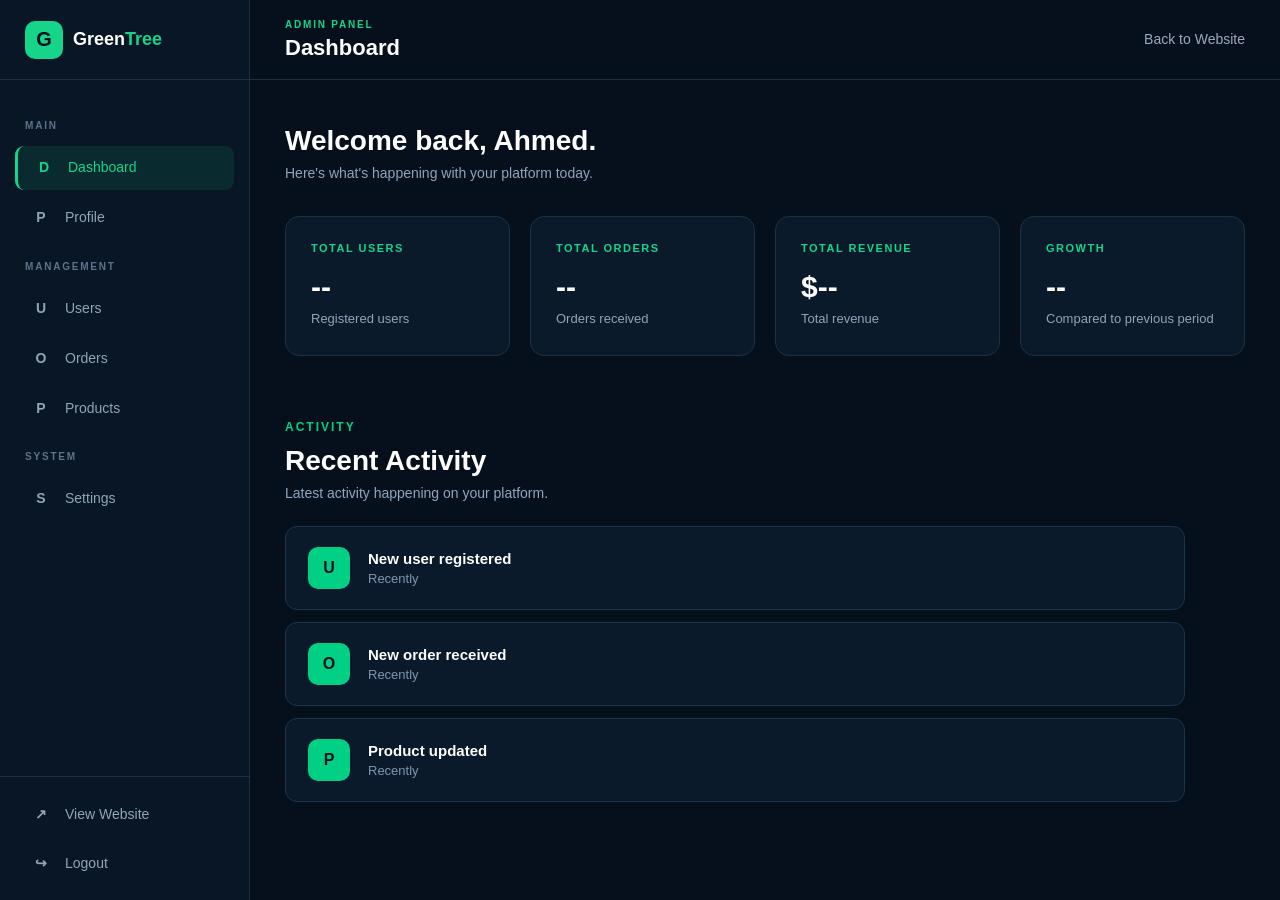
==== frontend/dashboard/dashboard.html @ 6776292d "Update GreenTree dashboard and backend" ====
<!DOCTYPE html>
<html lang="en">

<head>

    <meta charset="UTF-8">

    <meta name="viewport"
          content="width=device-width, initial-scale=1.0">

    <title>GreenTree | Admin Dashboard</title>

    <link rel="stylesheet"
          href="../css/normalize.css">

    <link rel="stylesheet"
          href="../css/dashboard.css">

</head>


<body>

<div class="dashboard-layout">


    <!-- ==================================================
         SIDEBAR
    ================================================== -->

    <aside class="sidebar">

        <a href="dashboard.html" class="sidebar-logo">

            <span class="logo-mark">
                G
            </span>

            <span class="logo-text">
                Green<span>Tree</span>
            </span>

        </a>


        <nav class="sidebar-nav">


            <!-- MAIN -->

            <div class="sidebar-title">
                MAIN
            </div>


            <a href="dashboard.html"
               class="sidebar-link active">

                <span class="sidebar-icon">
                    D
                </span>

                <span>
                    Dashboard
                </span>

            </a>


            <a href="profile.html"
               class="sidebar-link">

                <span class="sidebar-icon">
                    P
                </span>

                <span>
                    Profile
                </span>

            </a>


            <!-- MANAGEMENT -->

            <div class="sidebar-title">
                MANAGEMENT
            </div>


            <a href="users/users.html"
               class="sidebar-link">

                <span class="sidebar-icon">
                    U
                </span>

                <span>
                    Users
                </span>

            </a>


            <a href="orders/orders.html"
               class="sidebar-link">

                <span class="sidebar-icon">
                    O
                </span>

                <span>
                    Orders
                </span>

            </a>


            <a href="products/products.html"
               class="sidebar-link">

                <span class="sidebar-icon">
                    P
                </span>

                <span>
                    Products
                </span>

            </a>


            <!-- SYSTEM -->

            <div class="sidebar-title">
                SYSTEM
            </div>


            <a href="settings/settings.html"
               class="sidebar-link">

                <span class="sidebar-icon">
                    S
                </span>

                <span>
                    Settings
                </span>

            </a>

        </nav>


        <!-- SIDEBAR BOTTOM -->

        <div class="sidebar-bottom">

            <a href="../../index.html"
               class="sidebar-link website-link">

                <span class="sidebar-icon">
                    ↗
                </span>

                <span>
                    View Website
                </span>

            </a>


            <button
                type="button"
                class="sidebar-link logout-btn"
                onclick="logout()">

                <span class="sidebar-icon">
                    ↪
                </span>

                <span>
                    Logout
                </span>

            </button>

        </div>

    </aside>



    <!-- SIDEBAR OVERLAY -->

    <div
        class="sidebar-overlay"
        id="sidebarOverlay">
    </div>



    <!-- ==================================================
         MAIN
    ================================================== -->

    <main class="dashboard-main">


        <!-- TOPBAR -->

        <header class="dashboard-topbar">


            <div class="topbar-left">

                <button
                    type="button"
                    class="menu-btn"
                    id="menuBtn">

                    <span></span>
                    <span></span>
                    <span></span>

                </button>


                <div>

                    <span class="topbar-label">
                        ADMIN PANEL
                    </span>

                    <h1>
                        Dashboard
                    </h1>

                </div>

            </div>


            <a
                href="../../index.html"
                class="back-home">

                Back to Website

            </a>

        </header>



        <!-- ==================================================
             DASHBOARD CONTENT
        ================================================== -->

        <section class="dashboard">


            <!-- INTRO -->

            <div class="dashboard-intro">

                <h2 id="welcomeMessage">
                    Welcome back, Ahmed.
                </h2>

                <p>
                    Here's what's happening with your platform today.
                </p>

            </div>



            <!-- ==================================================
                 STATISTICS
            ================================================== -->

            <div class="stats-grid">


                <!-- USERS -->

                <div class="stat-card">

                    <span class="stat-label">
                        TOTAL USERS
                    </span>

                    <strong id="totalUsers">
                        0
                    </strong>

                    <span class="stat-description">
                        Registered users
                    </span>

                </div>



                <!-- ORDERS -->

                <div class="stat-card">

                    <span class="stat-label">
                        TOTAL ORDERS
                    </span>

                    <strong id="totalOrders">
                        0
                    </strong>

                    <span class="stat-description">
                        Orders received
                    </span>

                </div>



                <!-- REVENUE -->

                <div class="stat-card">

                    <span class="stat-label">
                        TOTAL REVENUE
                    </span>

                    <strong id="totalRevenue">
                        $0.00
                    </strong>

                    <span class="stat-description">
                        Total revenue
                    </span>

                </div>



                <!-- GROWTH -->

                <div class="stat-card">

                    <span class="stat-label">
                        GROWTH
                    </span>

                    <strong id="growth">
                        +12.5%
                    </strong>

                    <span class="stat-description">
                        Compared to previous period
                    </span>

                </div>

            </div>



            <!-- ==================================================
                 RECENT ACTIVITY
            ================================================== -->

            <section class="dashboard-section">


                <div class="section-heading">

                    <span class="section-label">
                        ACTIVITY
                    </span>

                    <h2>
                        Recent Activity
                    </h2>

                    <p>
                        Latest activity happening on your platform.
                    </p>

                </div>



                <div class="activity-list"
                     id="activityList">


                    <div class="activity-item">

                        <div class="activity-icon">
                            U
                        </div>

                        <div class="activity-content">

                            <p class="activity-message">
                                New user registered
                            </p>

                            <p class="activity-time">
                                Recently
                            </p>

                        </div>

                    </div>


                    <div class="activity-item">

                        <div class="activity-icon">
                            O
                        </div>

                        <div class="activity-content">

                            <p class="activity-message">
                                New order received
                            </p>

                            <p class="activity-time">
                                Recently
                            </p>

                        </div>

                    </div>


                    <div class="activity-item">

                        <div class="activity-icon">
                            P
                        </div>

                        <div class="activity-content">

                            <p class="activity-message">
                                Product updated
                            </p>

                            <p class="activity-time">
                                Recently
                            </p>

                        </div>

                    </div>


                </div>

            </section>


        </section>

    </main>

</div>



<!-- JAVASCRIPT -->

<script src="dashboard.js"></script>

</body>

</html>
---- frontend/css/dashboard.css ----
/* ==================================================
   DASHBOARD
================================================== */


/* ================= GLOBAL ================= */

* {
    box-sizing: border-box;
}


body {

    margin: 0;

    background: #06101d;

    color: #ffffff;

    font-family: Arial, sans-serif;

}


/* ================= LAYOUT ================= */

.dashboard-layout {

    min-height: 100vh;

    display: flex;

}


/* ================= SIDEBAR ================= */

.sidebar {

    width: 250px;

    min-height: 100vh;

    position: fixed;

    top: 0;

    left: 0;

    display: flex;

    flex-direction: column;

    background: #081625;

    border-right: 1px solid #1c3045;

    z-index: 1000;

}


/* ================= LOGO ================= */

.sidebar-logo {

    height: 80px;

    padding: 0 25px;

    display: flex;

    align-items: center;

    gap: 10px;

    color: #ffffff;

    text-decoration: none;

    font-weight: 700;

    border-bottom: 1px solid #1c3045;

}


.logo-mark {

    width: 38px;

    height: 38px;

    display: flex;

    align-items: center;

    justify-content: center;

    background: #16d48a;

    color: #06101d;

    border-radius: 10px;

    font-size: 20px;

    font-weight: 800;

}


.logo-text {

    font-size: 18px;

}


.logo-text span {

    color: #16d48a;

}


/* ================= NAV ================= */

.sidebar-nav {

    padding: 25px 15px;

    display: flex;

    flex-direction: column;

    gap: 6px;

}


.sidebar-title {

    margin: 15px 10px 8px;

    color: #5e738a;

    font-size: 10px;

    font-weight: 700;

    letter-spacing: 1.8px;

}


.sidebar-link {

    width: 100%;

    min-height: 44px;

    padding: 0 14px;

    display: flex;

    align-items: center;

    gap: 12px;

    border: none;

    border-radius: 9px;

    background: transparent;

    color: #91a5b9;

    text-decoration: none;

    font-family: inherit;

    font-size: 14px;

    cursor: pointer;

    transition: 0.2s ease;

}


.sidebar-link:hover {

    background: #0d2032;

    color: #ffffff;

}


.sidebar-link.active {

    background: rgba(22, 212, 138, 0.1);

    color: #16d48a;

    border-left: 3px solid #16d48a;

}


.sidebar-icon {

    width: 24px;

    display: flex;

    justify-content: center;

    align-items: center;

    color: inherit;

    font-weight: 700;

}


/* ================= SIDEBAR BOTTOM ================= */

.sidebar-bottom {

    margin-top: auto;

    padding: 15px;

    border-top: 1px solid #1c3045;

}


.website-link {

    margin-bottom: 5px;

}


.logout-btn {

    text-align: left;

}


/* ================= MAIN ================= */

.dashboard-main {

    width: calc(100% - 250px);

    margin-left: 250px;

    min-height: 100vh;

}


/* ================= TOPBAR ================= */

.dashboard-topbar {

    min-height: 80px;

    padding: 0 35px;

    display: flex;

    align-items: center;

    justify-content: space-between;

    border-bottom: 1px solid #1c3045;

    background: #06101d;

}


.topbar-left {

    display: flex;

    align-items: center;

    gap: 15px;

}


.topbar-label {

    display: block;

    margin-bottom: 4px;

    color: #16d48a;

    font-size: 10px;

    font-weight: 700;

    letter-spacing: 1.8px;

}


.topbar-left h1 {

    margin: 0;

    color: #ffffff;

    font-size: 22px;

}


.back-home {

    color: #9aaabd;

    text-decoration: none;

    font-size: 14px;

    transition: 0.2s ease;

}


.back-home:hover {

    color: #16d48a;

}


/* ================= MENU ================= */

.menu-btn {

    display: none;

    width: 42px;

    height: 42px;

    padding: 9px;

    border: 1px solid #1c3045;

    border-radius: 8px;

    background: #0b1a2b;

    cursor: pointer;

}


.menu-btn span {

    display: block;

    width: 100%;

    height: 2px;

    margin: 5px 0;

    background: #16d48a;

}


/* ================= DASHBOARD ================= */

.dashboard {

    max-width: 1400px;

    margin: 0 auto;

    padding: 45px 35px 70px;

}


.dashboard-intro {

    margin-bottom: 35px;

}


.dashboard-intro h2 {

    margin: 0 0 8px;

    color: #ffffff;

    font-size: 28px;

}


.dashboard-intro p {

    margin: 0;

    color: #8fa4ba;

    font-size: 14px;

}


/* ================= STATS ================= */

.stats-grid {

    display: grid;

    grid-template-columns: repeat(4, 1fr);

    gap: 20px;

}


.stat-card {

    min-height: 140px;

    padding: 25px;

    display: flex;

    flex-direction: column;

    background: #0b1a2b;

    border: 1px solid #1c3045;

    border-radius: 14px;

    transition: 0.2s ease;

}


.stat-card:hover {

    border-color: #16d48a;

    transform: translateY(-2px);

}


.stat-label {

    color: #16d48a;

    font-size: 11px;

    font-weight: 700;

    letter-spacing: 1.5px;

}


.stat-card strong {

    margin-top: 15px;

    color: #ffffff;

    font-size: 30px;

}


.stat-description {

    margin-top: 8px;

    color: #8fa4ba;

    font-size: 13px;

}


/* ================= SECTIONS ================= */

.dashboard-section {

    margin-top: 65px;

    padding-bottom: 20px;

}


.section-heading {

    margin-bottom: 25px;

}


.section-label {

    display: block;

    margin-bottom: 10px;

    color: #00d084;

    font-size: 12px;

    font-weight: 700;

    letter-spacing: 2px;

}


.section-heading h2 {

    margin: 0 0 8px;

    color: #ffffff;

    font-size: 28px;

}


.section-heading p {

    margin: 0;

    color: #8fa6c1;

    font-size: 14px;

}


/* ================= ACTIVITY ================= */

.activity-list {

    max-width: 900px;

    display: flex;

    flex-direction: column;

    gap: 12px;

}


.activity-item {

    padding: 20px 22px;

    display: flex;

    align-items: center;

    gap: 18px;

    background: #0b1a2b;

    border: 1px solid #1b344d;

    border-radius: 12px;

    transition: 0.2s ease;

}


.activity-item:hover {

    border-color: #00d084;

    transform: translateY(-2px);

}


.activity-icon {

    width: 42px;

    height: 42px;

    flex-shrink: 0;

    display: flex;

    align-items: center;

    justify-content: center;

    background: #00d084;

    color: #06111f;

    border-radius: 10px;

    font-weight: 700;

}


.activity-content {

    flex: 1;

}


.activity-message {

    margin: 0 0 5px;

    color: #ffffff;

    font-size: 15px;

    font-weight: 600;

}


.activity-time {

    margin: 0;

    color: #7f96b0;

    font-size: 13px;

}


/* ================= OVERLAY ================= */

.sidebar-overlay {

    display: none;

    position: fixed;

    inset: 0;

    background: rgba(0, 0, 0, 0.55);

    z-index: 900;

}


/* ================= RESPONSIVE ================= */

@media (max-width: 1100px) {

    .stats-grid {

        grid-template-columns: repeat(2, 1fr);

    }

}


@media (max-width: 800px) {

    .sidebar {

        transform: translateX(-100%);

        transition: transform 0.25s ease;

    }


    .sidebar.open {

        transform: translateX(0);

    }


    .dashboard-main {

        width: 100%;

        margin-left: 0;

    }


    .menu-btn {

        display: block;

    }


    .sidebar-overlay.show {

        display: block;

    }


    .dashboard-topbar {

        padding: 0 20px;

    }


    .back-home {

        display: none;

    }


    .dashboard {

        padding: 35px 20px 60px;

    }

}


@media (max-width: 600px) {

    .stats-grid {

        grid-template-columns: 1fr;

    }


    .dashboard-intro h2 {

        font-size: 24px;

    }


    .section-heading h2 {

        font-size: 24px;

    }


    .activity-item {

        padding: 16px;

    }

}
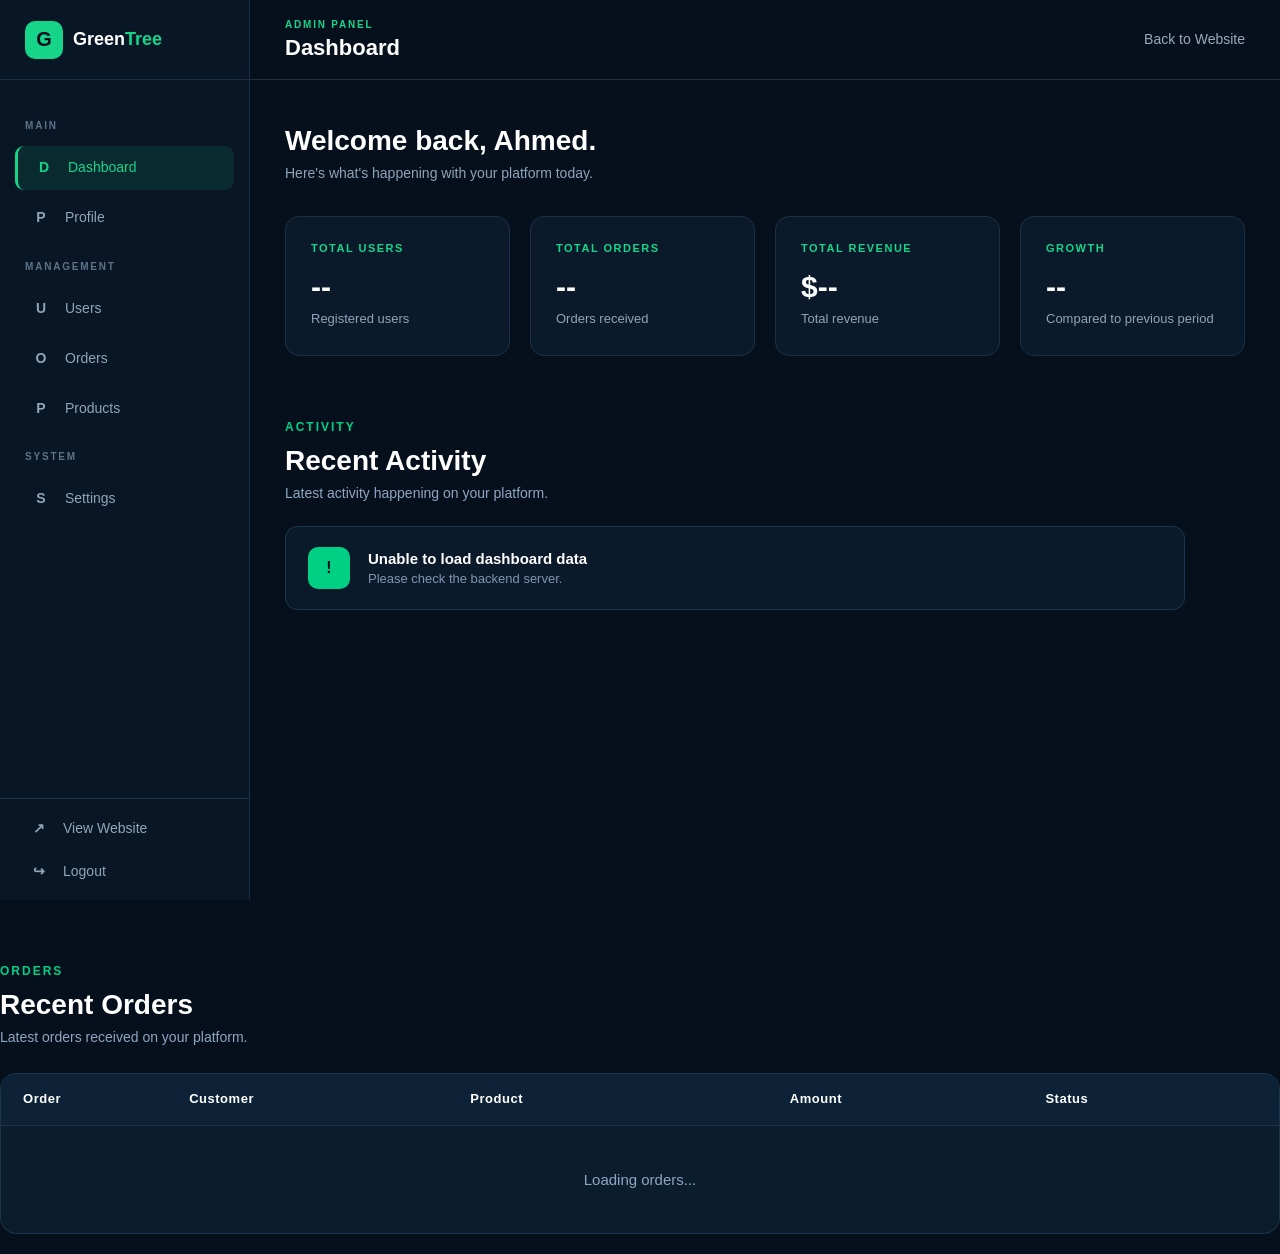
==== commit f6418a14: "Update GreenTree dashboard UI" ====
--- a/frontend/dashboard/dashboard.html
+++ b/frontend/dashboard/dashboard.html
@@ -218,7 +218,8 @@
                 <button
                     type="button"
                     class="menu-btn"
-                    id="menuBtn">
+                    id="menuBtn"
+                    aria-label="Open menu">
 
                     <span></span>
                     <span></span>
@@ -292,8 +293,8 @@
                         TOTAL USERS
                     </span>
 
-                    <strong id="totalUsers">
-                        0
+                    <strong id="totalUsers" aria-live="polite">
+                        --
                     </strong>
 
                     <span class="stat-description">
@@ -312,8 +313,8 @@
                         TOTAL ORDERS
                     </span>
 
-                    <strong id="totalOrders">
-                        0
+                    <strong id="totalOrders" aria-live="polite">
+                        --
                     </strong>
 
                     <span class="stat-description">
@@ -332,8 +333,8 @@
                         TOTAL REVENUE
                     </span>
 
-                    <strong id="totalRevenue">
-                        $0.00
+                    <strong id="totalRevenue" aria-live="polite">
+                        $--
                     </strong>
 
                     <span class="stat-description">
@@ -352,8 +353,8 @@
                         GROWTH
                     </span>
 
-                    <strong id="growth">
-                        +12.5%
+                    <strong id="growth" aria-live="polite">
+                        --
                     </strong>
 
                     <span class="stat-description">
@@ -397,72 +398,105 @@
 
                     <div class="activity-item">
 
-                        <div class="activity-icon">
-                            U
+                        <div class="activity-content">
+
+                            <p class="activity-message">
+                                Loading activity...
+                            </p>
+
+                            <p class="activity-time">
+                                Please wait
+                            </p>
+
                         </div>
 
-                        <div class="activity-content">
-
-                            <p class="activity-message">
-                                New user registered
-                            </p>
-
-                            <p class="activity-time">
-                                Recently
-                            </p>
-
-                        </div>
-
                     </div>
 
 
-                    <div class="activity-item">
-
-                        <div class="activity-icon">
-                            O
-                        </div>
-
-                        <div class="activity-content">
-
-                            <p class="activity-message">
-                                New order received
-                            </p>
-
-                            <p class="activity-time">
-                                Recently
-                            </p>
-
-                        </div>
-
                     </div>
 
 
-                    <div class="activity-item">
-
-                        <div class="activity-icon">
-                            P
-                        </div>
-
-                        <div class="activity-content">
-
-                            <p class="activity-message">
-                                Product updated
-                            </p>
-
-                            <p class="activity-time">
-                                Recently
-                            </p>
-
-                        </div>
-
-                    </div>
-
-
                 </div>
 
             </section>
 
 
+
+            <!-- ==================================================
+                 RECENT ORDERS
+            ================================================== -->
+
+            <section class="dashboard-section orders-section">
+
+                <div class="section-heading">
+
+                    <span class="section-label">
+                        ORDERS
+                    </span>
+
+                    <h2>
+                        Recent Orders
+                    </h2>
+
+                    <p>
+                        Latest orders received on your platform.
+                    </p>
+
+                </div>
+
+
+                <div class="orders-table-wrapper">
+
+                    <table class="orders-table">
+
+                        <thead>
+
+                            <tr>
+
+                                <th scope="col">
+                                    Order
+                                </th>
+
+                                <th>
+                                    Customer
+                                </th>
+
+                                <th>
+                                    Product
+                                </th>
+
+                                <th>
+                                    Amount
+                                </th>
+
+                                <th>
+                                    Status
+                                </th>
+
+                            </tr>
+
+                        </thead>
+
+
+                        <tbody id="ordersTableBody">
+
+                            <tr>
+
+                                <td colspan="5">
+                                    Loading orders...
+                                </td>
+
+                            </tr>
+
+                        </tbody>
+
+                    </table>
+
+                </div>
+
+            </section>
+
+
         </section>
 
     </main>
--- a/frontend/css/dashboard.css
+++ b/frontend/css/dashboard.css
@@ -1,3 +1,4 @@
+
 /* ==================================================
    DASHBOARD
 ================================================== */
@@ -680,6 +681,20 @@
 }
 
 
+/* ================= SIDEBAR HEIGHT SAFETY ================= */
+
+.sidebar {
+    height: 100vh;
+    max-height: 100vh;
+    overflow: hidden;
+}
+
+.sidebar-nav {
+    overflow-y: auto;
+    scrollbar-width: thin;
+}
+
+
 /* ================= RESPONSIVE ================= */
 
 @media (max-width: 1100px) {
@@ -786,4 +801,1401 @@
 
     }
 
-}+}
+/* ==================================================
+   RECENT ORDERS TABLE
+   GreenTree Dashboard
+================================================== */
+
+.dashboard-section {
+    width: 100%;
+}
+
+
+/* --------------------------------------------------
+   Orders Table Wrapper
+-------------------------------------------------- */
+
+.orders-table-wrapper {
+    width: 100%;
+    overflow-x: auto;
+    margin-top: 28px;
+
+    background: #0b1c2d;
+
+    border: 1px solid #1d354b;
+    border-radius: 16px;
+
+    scrollbar-width: thin;
+}
+
+
+/* --------------------------------------------------
+   Table
+-------------------------------------------------- */
+
+.orders-table {
+    width: 100%;
+    min-width: 760px;
+
+    border-collapse: separate;
+    border-spacing: 0;
+
+    text-align: left;
+}
+
+
+/* --------------------------------------------------
+   Table Header
+-------------------------------------------------- */
+
+.orders-table thead {
+    background: #0d2236;
+}
+
+
+.orders-table thead th {
+    padding: 18px 22px;
+
+    color: #ffffff;
+
+    font-size: 13px;
+    font-weight: 700;
+
+    letter-spacing: 0.04em;
+
+    border-bottom: 1px solid #1d354b;
+
+    white-space: nowrap;
+}
+
+
+/* --------------------------------------------------
+   Table Body
+-------------------------------------------------- */
+
+.orders-table tbody tr {
+    transition:
+        background-color 0.2s ease,
+        border-color 0.2s ease;
+}
+
+
+.orders-table tbody tr:hover {
+    background: #10273b;
+}
+
+
+.orders-table tbody td {
+    padding: 20px 22px;
+
+    color: #9bb5d0;
+
+    font-size: 15px;
+
+    border-bottom: 1px solid #172f45;
+
+    vertical-align: middle;
+}
+
+
+/* Remove border from last row */
+
+.orders-table tbody tr:last-child td {
+    border-bottom: none;
+}
+
+
+/* --------------------------------------------------
+   Order ID
+-------------------------------------------------- */
+
+.orders-table .order-id {
+    color: #ffffff;
+
+    font-weight: 700;
+
+    white-space: nowrap;
+}
+
+
+/* --------------------------------------------------
+   Customer
+-------------------------------------------------- */
+
+.orders-table .customer-name {
+    color: #ffffff;
+
+    font-weight: 600;
+
+    white-space: nowrap;
+}
+
+
+/* --------------------------------------------------
+   Product
+-------------------------------------------------- */
+
+.orders-table td:nth-child(3) {
+    color: #9bb5d0;
+}
+
+
+/* --------------------------------------------------
+   Amount
+-------------------------------------------------- */
+
+.orders-table .order-amount {
+    color: #ffffff;
+
+    font-weight: 700;
+
+    white-space: nowrap;
+}
+
+
+/* --------------------------------------------------
+   Status
+-------------------------------------------------- */
+
+.order-status {
+    display: inline-flex;
+
+    align-items: center;
+    justify-content: center;
+
+    min-width: 92px;
+
+    padding: 7px 12px;
+
+    border-radius: 999px;
+
+    font-size: 12px;
+    font-weight: 700;
+
+    line-height: 1;
+
+    white-space: nowrap;
+}
+
+
+/* --------------------------------------------------
+   Completed
+-------------------------------------------------- */
+
+.order-status.status-completed {
+    color: #12d99b;
+
+    background: rgba(18, 217, 155, 0.10);
+
+    border: 1px solid rgba(18, 217, 155, 0.30);
+}
+
+
+/* --------------------------------------------------
+   Pending
+-------------------------------------------------- */
+
+.order-status.status-pending {
+    color: #f5c451;
+
+    background: rgba(245, 196, 81, 0.10);
+
+    border: 1px solid rgba(245, 196, 81, 0.30);
+}
+
+
+/* --------------------------------------------------
+   Cancelled
+-------------------------------------------------- */
+
+.order-status.status-cancelled {
+    color: #ff6b6b;
+
+    background: rgba(255, 107, 107, 0.10);
+
+    border: 1px solid rgba(255, 107, 107, 0.30);
+}
+
+
+/* --------------------------------------------------
+   Empty Orders State
+-------------------------------------------------- */
+
+.orders-table tbody td[colspan] {
+    padding: 45px 20px;
+
+    color: #8da8c4;
+
+    text-align: center;
+
+    font-size: 15px;
+}
+
+
+/* ==================================================
+   RECENT ACTIVITY IMPROVEMENTS
+================================================== */
+
+.activity-item {
+    transition:
+        transform 0.2s ease,
+        border-color 0.2s ease,
+        background-color 0.2s ease;
+}
+
+
+.activity-item:hover {
+    transform: translateY(-2px);
+
+    border-color: #12d99b;
+
+    background: #0e2437;
+}
+
+
+/* ==================================================
+   STAT CARD HOVER
+================================================== */
+
+.stat-card {
+    transition:
+        transform 0.2s ease,
+        border-color 0.2s ease,
+        box-shadow 0.2s ease;
+}
+
+
+.stat-card:hover {
+    transform: translateY(-3px);
+
+    border-color: #24445f;
+
+    box-shadow:
+        0 10px 30px rgba(0, 0, 0, 0.18);
+}
+
+
+/* ==================================================
+   FINAL LAYOUT SAFETY
+   Prevent fixed sidebar overlap and table overflow
+================================================== */
+
+.dashboard-main,
+.dashboard,
+.dashboard-section,
+.orders-table-wrapper {
+    min-width: 0;
+    max-width: 100%;
+}
+
+.dashboard-main {
+    box-sizing: border-box;
+    overflow-x: hidden;
+}
+
+.dashboard {
+    box-sizing: border-box;
+}
+
+.dashboard-section {
+    box-sizing: border-box;
+}
+
+.orders-table-wrapper {
+    display: block;
+    width: 100%;
+    max-width: 100%;
+    min-width: 0;
+    overflow-x: auto;
+    overflow-y: hidden;
+    box-sizing: border-box;
+    direction: ltr;
+}
+
+.orders-table {
+    display: table;
+    width: 100%;
+    max-width: none;
+    margin: 0;
+    min-width: 760px;
+    box-sizing: border-box;
+    direction: ltr;
+}
+
+@media (min-width: 901px) {
+    .dashboard {
+        width: 100%;
+        max-width: 1400px;
+        margin-left: auto;
+        margin-right: auto;
+    }
+
+    .orders-table {
+        min-width: 760px;
+    }
+}
+
+/* ==================================================
+   MOBILE TABLE
+================================================== */
+
+
+@media (max-width: 900px) {
+
+    .orders-table-wrapper {
+        border-radius: 12px;
+    }
+
+
+    .orders-table {
+        min-width: 700px;
+    }
+
+
+    .orders-table thead th {
+        padding: 15px 16px;
+
+        font-size: 12px;
+    }
+
+
+    .orders-table tbody td {
+        padding: 16px;
+
+        font-size: 14px;
+    }
+
+}
+
+
+/* ==================================================
+   SMALL MOBILE
+================================================== */
+
+@media (max-width: 600px) {
+
+    .orders-table-wrapper {
+        margin-top: 20px;
+    }
+
+
+    .orders-table {
+        min-width: 650px;
+    }
+
+
+    .orders-table thead th,
+    .orders-table tbody td {
+        padding: 14px 12px;
+    }
+
+
+    .order-status {
+        min-width: 82px;
+
+        padding: 6px 10px;
+
+        font-size: 11px;
+    }
+
+}
+
+/* ================= FINAL SIDEBAR BOTTOM FIX ================= */
+
+/* Keep the entire sidebar inside the visible viewport. */
+.sidebar {
+    height: 100vh;
+    min-height: 0;
+    max-height: 100vh;
+    box-sizing: border-box;
+    overflow: hidden;
+}
+
+/* Navigation can scroll, but the bottom actions stay visible. */
+.sidebar-nav {
+    flex: 1 1 auto;
+    min-height: 0;
+    overflow-y: auto;
+}
+
+/* Keep View Website / Logout inside the viewport. */
+.sidebar-bottom {
+    flex: 0 0 auto;
+    margin-top: 0;
+    padding: 10px 15px;
+    box-sizing: border-box;
+}
+
+/* Make the bottom links compact enough to remain fully visible. */
+.sidebar-bottom a,
+.sidebar-bottom button {
+    min-height: 38px;
+    padding: 8px 12px;
+    box-sizing: border-box;
+}
+
+
+/* ==================================================
+   GREENTREE SIDEBAR — CUSTOM SCROLLBAR DESIGN
+   Keep scrolling, but make it part of the dark UI.
+   ================================================== */
+
+.sidebar {
+    height: 100vh;
+    max-height: 100vh;
+    overflow: hidden;
+}
+
+/* Navigation remains scrollable */
+.sidebar-nav {
+    flex: 1 1 auto;
+    min-height: 0;
+    overflow-y: auto;
+    overflow-x: hidden;
+
+    /* Firefox */
+    scrollbar-width: thin;
+    scrollbar-color: #294157 transparent;
+}
+
+/* Chrome / Edge / Chromium */
+.sidebar-nav::-webkit-scrollbar {
+    width: 6px;
+}
+
+.sidebar-nav::-webkit-scrollbar-track {
+    background: transparent;
+}
+
+.sidebar-nav::-webkit-scrollbar-thumb {
+    background: #294157;
+    border-radius: 999px;
+    border: 1px solid transparent;
+    background-clip: padding-box;
+}
+
+.sidebar-nav::-webkit-scrollbar-thumb:hover {
+    background: #00d89a;
+    background-clip: padding-box;
+}
+
+/* Keep the bottom actions fixed inside the sidebar */
+.sidebar-bottom {
+    flex: 0 0 auto;
+    margin-top: auto;
+    background: #081625;
+    border-top: 1px solid #1c3045;
+    position: relative;
+    z-index: 2;
+}
+
+/* Slightly more breathing room around the scrollbar */
+@media (min-width: 601px) {
+    .sidebar-nav {
+        padding-right: 10px;
+    }
+}
+/* ==================================================
+   FIX: ORDERS TABLE MUST STAY INSIDE MAIN CONTENT
+================================================== */
+
+.dashboard-main {
+    width: calc(100% - 250px);
+    margin-left: 250px;
+    min-width: 0;
+    max-width: calc(100% - 250px);
+    overflow-x: hidden;
+    box-sizing: border-box;
+}
+
+.dashboard {
+    width: 100%;
+    max-width: none;
+    margin: 0;
+    padding: 45px 35px 70px;
+    box-sizing: border-box;
+    min-width: 0;
+}
+
+.dashboard-section {
+    width: 100%;
+    min-width: 0;
+    box-sizing: border-box;
+}
+
+.orders-table-wrapper {
+    width: 100%;
+    max-width: 100%;
+    min-width: 0;
+    overflow-x: auto;
+    overflow-y: hidden;
+    box-sizing: border-box;
+}
+
+.orders-table {
+    width: 100%;
+    min-width: 760px;
+    max-width: none;
+    box-sizing: border-box;
+}
+/* ==================================================
+   FINAL SIDEBAR / MAIN / ORDERS FIX
+================================================== */
+
+/* Keep the fixed sidebar completely independent */
+.sidebar {
+    width: 250px;
+    left: 0;
+    right: auto;
+    position: fixed;
+    z-index: 1000;
+}
+
+/* Main starts AFTER the sidebar */
+.dashboard-main {
+    width: calc(100% - 250px) !important;
+    margin-left: 250px !important;
+    margin-right: 0 !important;
+
+    min-width: 0 !important;
+    max-width: none !important;
+
+    box-sizing: border-box;
+    overflow-x: hidden;
+}
+
+/* Dashboard content cannot move outside main */
+.dashboard {
+    width: 100% !important;
+    max-width: none !important;
+
+    margin-left: 0 !important;
+    margin-right: 0 !important;
+
+    padding-left: 35px;
+    padding-right: 35px;
+
+    box-sizing: border-box;
+}
+
+/* Orders section stays inside dashboard */
+.dashboard-section {
+    width: 100% !important;
+    max-width: 100% !important;
+    min-width: 0 !important;
+
+    margin-left: 0 !important;
+    margin-right: 0 !important;
+
+    box-sizing: border-box;
+}
+
+/* Table container */
+.orders-table-wrapper {
+    width: 100% !important;
+    max-width: 100% !important;
+    min-width: 0 !important;
+
+    margin-left: 0 !important;
+    margin-right: 0 !important;
+
+    overflow-x: auto !important;
+    overflow-y: hidden;
+
+    box-sizing: border-box;
+}
+
+/* Table itself */
+.orders-table {
+    width: 100%;
+    min-width: 760px;
+
+    margin-left: 0 !important;
+    margin-right: 0 !important;
+
+    box-sizing: border-box;
+}
+/* ==================================================
+   RECENT ORDERS - FINAL POSITION FIX
+================================================== */
+
+.orders-table-wrapper {
+    width: 100% !important;
+    max-width: 100% !important;
+
+    margin-left: 0 !important;
+    margin-right: 0 !important;
+
+    padding: 0 !important;
+
+    overflow-x: auto !important;
+    overflow-y: hidden !important;
+
+    box-sizing: border-box;
+}
+
+.orders-table {
+    width: 100% !important;
+
+    min-width: 0 !important;
+    max-width: none !important;
+
+    margin: 0 !important;
+    padding: 0 !important;
+
+    border-collapse: separate;
+    border-spacing: 0;
+
+    transform: none !important;
+    position: static !important;
+
+    table-layout: fixed;
+}
+
+/* Column widths */
+.orders-table th:nth-child(1),
+.orders-table td:nth-child(1) {
+    width: 13%;
+}
+
+.orders-table th:nth-child(2),
+.orders-table td:nth-child(2) {
+    width: 22%;
+}
+
+.orders-table th:nth-child(3),
+.orders-table td:nth-child(3) {
+    width: 25%;
+}
+
+.orders-table th:nth-child(4),
+.orders-table td:nth-child(4) {
+    width: 20%;
+}
+
+.orders-table th:nth-child(5),
+.orders-table td:nth-child(5) {
+    width: 20%;
+}
+
+/* Keep table content inside its cells */
+.orders-table th,
+.orders-table td {
+    box-sizing: border-box;
+    overflow: hidden;
+}
+
+/* Desktop */
+@media (min-width: 901px) {
+
+    .orders-table-wrapper {
+        overflow-x: hidden !important;
+    }
+
+    .orders-table {
+        width: 100% !important;
+        min-width: 0 !important;
+    }
+}/* ==================================================
+   GREENTREE ADMIN DASHBOARD
+   Clean / Stable Version
+================================================== */
+
+/* ================= GLOBAL ================= */
+
+* {
+    box-sizing: border-box;
+}
+
+html,
+body {
+    width: 100%;
+    min-height: 100%;
+}
+
+body {
+    margin: 0;
+    background: #06101d;
+    color: #ffffff;
+    font-family: Arial, sans-serif;
+    overflow-x: hidden;
+}
+
+a,
+button {
+    font-family: inherit;
+}
+
+/* ================= LAYOUT ================= */
+
+.dashboard-layout {
+    min-height: 100vh;
+}
+
+/* ================= SIDEBAR ================= */
+
+.sidebar {
+    position: fixed;
+    top: 0;
+    left: 0;
+    width: 250px;
+    height: 100vh;
+    min-height: 0;
+    display: flex;
+    flex-direction: column;
+    background: #081625;
+    border-right: 1px solid #1c3045;
+    z-index: 1000;
+    overflow: hidden;
+}
+
+/* ================= LOGO ================= */
+
+.sidebar-logo {
+    flex: 0 0 80px;
+    height: 80px;
+    padding: 0 25px;
+    display: flex;
+    align-items: center;
+    gap: 10px;
+    color: #ffffff;
+    text-decoration: none;
+    font-weight: 700;
+    border-bottom: 1px solid #1c3045;
+}
+
+.logo-mark {
+    width: 38px;
+    height: 38px;
+    display: flex;
+    align-items: center;
+    justify-content: center;
+    background: #16d48a;
+    color: #06101d;
+    border-radius: 10px;
+    font-size: 20px;
+    font-weight: 800;
+    flex-shrink: 0;
+}
+
+.logo-text {
+    font-size: 18px;
+}
+
+.logo-text span {
+    color: #16d48a;
+}
+
+/* ================= NAV ================= */
+
+.sidebar-nav {
+    flex: 1 1 auto;
+    min-height: 0;
+    padding: 25px 15px;
+    display: flex;
+    flex-direction: column;
+    gap: 6px;
+    overflow-y: auto;
+    overflow-x: hidden;
+    scrollbar-width: thin;
+    scrollbar-color: #294157 transparent;
+}
+
+.sidebar-nav::-webkit-scrollbar {
+    width: 6px;
+}
+
+.sidebar-nav::-webkit-scrollbar-track {
+    background: transparent;
+}
+
+.sidebar-nav::-webkit-scrollbar-thumb {
+    background: #294157;
+    border-radius: 999px;
+}
+
+.sidebar-nav::-webkit-scrollbar-thumb:hover {
+    background: #00d89a;
+}
+
+.sidebar-title {
+    margin: 15px 10px 8px;
+    color: #5e738a;
+    font-size: 10px;
+    font-weight: 700;
+    letter-spacing: 1.8px;
+}
+
+.sidebar-link {
+    width: 100%;
+    min-height: 44px;
+    padding: 0 14px;
+    display: flex;
+    align-items: center;
+    gap: 12px;
+    border: none;
+    border-radius: 9px;
+    background: transparent;
+    color: #91a5b9;
+    text-decoration: none;
+    font-size: 14px;
+    cursor: pointer;
+    transition: background-color 0.2s ease, color 0.2s ease;
+}
+
+.sidebar-link:hover {
+    background: #0d2032;
+    color: #ffffff;
+}
+
+.sidebar-link.active {
+    background: rgba(22, 212, 138, 0.1);
+    color: #16d48a;
+    border-left: 3px solid #16d48a;
+}
+
+.sidebar-icon {
+    width: 24px;
+    min-width: 24px;
+    display: flex;
+    align-items: center;
+    justify-content: center;
+    color: inherit;
+    font-weight: 700;
+}
+
+/* ================= SIDEBAR BOTTOM ================= */
+
+.sidebar-bottom {
+    flex: 0 0 auto;
+    margin-top: auto;
+    padding: 10px 15px;
+    background: #081625;
+    border-top: 1px solid #1c3045;
+    z-index: 2;
+}
+
+.sidebar-bottom .sidebar-link {
+    min-height: 38px;
+    padding: 8px 12px;
+}
+
+.website-link {
+    margin-bottom: 5px;
+}
+
+.logout-btn {
+    text-align: left;
+}
+
+/* ================= MAIN ================= */
+
+.dashboard-main {
+    width: calc(100% - 250px);
+    min-width: 0;
+    min-height: 100vh;
+    margin-left: 250px;
+    overflow-x: hidden;
+}
+
+/* ================= TOPBAR ================= */
+
+.dashboard-topbar {
+    min-height: 80px;
+    padding: 0 35px;
+    display: flex;
+    align-items: center;
+    justify-content: space-between;
+    border-bottom: 1px solid #1c3045;
+    background: #06101d;
+}
+
+.topbar-left {
+    display: flex;
+    align-items: center;
+    gap: 15px;
+}
+
+.topbar-label {
+    display: block;
+    margin-bottom: 4px;
+    color: #16d48a;
+    font-size: 10px;
+    font-weight: 700;
+    letter-spacing: 1.8px;
+}
+
+.topbar-left h1 {
+    margin: 0;
+    color: #ffffff;
+    font-size: 22px;
+}
+
+.back-home {
+    color: #9aaabd;
+    text-decoration: none;
+    font-size: 14px;
+    transition: color 0.2s ease;
+}
+
+.back-home:hover {
+    color: #16d48a;
+}
+
+/* ================= MOBILE MENU ================= */
+
+.menu-btn {
+    display: none;
+    width: 42px;
+    height: 42px;
+    padding: 9px;
+    border: 1px solid #1c3045;
+    border-radius: 8px;
+    background: #0b1a2b;
+    cursor: pointer;
+}
+
+.menu-btn span {
+    display: block;
+    width: 100%;
+    height: 2px;
+    margin: 5px 0;
+    background: #16d48a;
+}
+
+/* ================= DASHBOARD ================= */
+
+.dashboard {
+    width: 100%;
+    max-width: 1400px;
+    margin: 0 auto;
+    padding: 45px 35px 70px;
+    min-width: 0;
+}
+
+.dashboard-intro {
+    margin-bottom: 35px;
+}
+
+.dashboard-intro h2 {
+    margin: 0 0 8px;
+    color: #ffffff;
+    font-size: 28px;
+}
+
+.dashboard-intro p {
+    margin: 0;
+    color: #8fa4ba;
+    font-size: 14px;
+}
+
+/* ================= STATS ================= */
+
+.stats-grid {
+    display: grid;
+    grid-template-columns: repeat(4, minmax(0, 1fr));
+    gap: 20px;
+}
+
+.stat-card {
+    min-height: 140px;
+    padding: 25px;
+    display: flex;
+    flex-direction: column;
+    background: #0b1a2b;
+    border: 1px solid #1c3045;
+    border-radius: 14px;
+    transition: transform 0.2s ease, border-color 0.2s ease, box-shadow 0.2s ease;
+}
+
+.stat-card:hover {
+    transform: translateY(-3px);
+    border-color: #24445f;
+    box-shadow: 0 10px 30px rgba(0, 0, 0, 0.18);
+}
+
+.stat-label {
+    color: #16d48a;
+    font-size: 11px;
+    font-weight: 700;
+    letter-spacing: 1.5px;
+}
+
+.stat-card strong {
+    margin-top: 15px;
+    color: #ffffff;
+    font-size: 30px;
+}
+
+.stat-description {
+    margin-top: 8px;
+    color: #8fa4ba;
+    font-size: 13px;
+}
+
+/* ================= SECTIONS ================= */
+
+.dashboard-section {
+    width: 100%;
+    min-width: 0;
+    margin-top: 65px;
+    padding-bottom: 20px;
+}
+
+.section-heading {
+    margin-bottom: 25px;
+}
+
+.section-label {
+    display: block;
+    margin-bottom: 10px;
+    color: #00d084;
+    font-size: 12px;
+    font-weight: 700;
+    letter-spacing: 2px;
+}
+
+.section-heading h2 {
+    margin: 0 0 8px;
+    color: #ffffff;
+    font-size: 28px;
+}
+
+.section-heading p {
+    margin: 0;
+    color: #8fa6c1;
+    font-size: 14px;
+}
+
+/* ================= ACTIVITY ================= */
+
+.activity-list {
+    width: 100%;
+    max-width: 900px;
+    display: flex;
+    flex-direction: column;
+    gap: 12px;
+}
+
+.activity-item {
+    padding: 20px 22px;
+    display: flex;
+    align-items: center;
+    gap: 18px;
+    background: #0b1a2b;
+    border: 1px solid #1b344d;
+    border-radius: 12px;
+    transition: transform 0.2s ease, border-color 0.2s ease, background-color 0.2s ease;
+}
+
+.activity-item:hover {
+    transform: translateY(-2px);
+    border-color: #12d99b;
+    background: #0e2437;
+}
+
+.activity-icon {
+    width: 42px;
+    height: 42px;
+    flex: 0 0 42px;
+    display: flex;
+    align-items: center;
+    justify-content: center;
+    background: #00d084;
+    color: #06111f;
+    border-radius: 10px;
+    font-weight: 700;
+}
+
+.activity-content {
+    flex: 1;
+    min-width: 0;
+}
+
+.activity-message {
+    margin: 0 0 5px;
+    color: #ffffff;
+    font-size: 15px;
+    font-weight: 600;
+}
+
+.activity-time {
+    margin: 0;
+    color: #7f96b0;
+    font-size: 13px;
+}
+
+/* ================= RECENT ORDERS ================= */
+
+.orders-section {
+    width: 100%;
+    min-width: 0;
+}
+
+.orders-table-wrapper {
+    width: 100%;
+    max-width: 100%;
+    min-width: 0;
+    margin-top: 28px;
+    overflow-x: auto;
+    overflow-y: hidden;
+    background: #0b1c2d;
+    border: 1px solid #1d354b;
+    border-radius: 16px;
+    box-sizing: border-box;
+    scrollbar-width: thin;
+    scrollbar-color: #294157 transparent;
+}
+
+.orders-table-wrapper::-webkit-scrollbar {
+    height: 7px;
+}
+
+.orders-table-wrapper::-webkit-scrollbar-track {
+    background: transparent;
+}
+
+.orders-table-wrapper::-webkit-scrollbar-thumb {
+    background: #294157;
+    border-radius: 999px;
+}
+
+.orders-table {
+    width: 100%;
+    margin: 0;
+    border-collapse: separate;
+    border-spacing: 0;
+    table-layout: fixed;
+    text-align: left;
+}
+
+/* Five columns:
+   Order 13% | Customer 22% | Product 25% | Amount 20% | Status 20%
+*/
+
+.orders-table th:nth-child(1),
+.orders-table td:nth-child(1) {
+    width: 13%;
+}
+
+.orders-table th:nth-child(2),
+.orders-table td:nth-child(2) {
+    width: 22%;
+}
+
+.orders-table th:nth-child(3),
+.orders-table td:nth-child(3) {
+    width: 25%;
+}
+
+.orders-table th:nth-child(4),
+.orders-table td:nth-child(4) {
+    width: 20%;
+}
+
+.orders-table th:nth-child(5),
+.orders-table td:nth-child(5) {
+    width: 20%;
+}
+
+.orders-table thead {
+    background: #0d2236;
+}
+
+.orders-table thead th {
+    padding: 18px 22px;
+    color: #ffffff;
+    font-size: 13px;
+    font-weight: 700;
+    letter-spacing: 0.04em;
+    border-bottom: 1px solid #1d354b;
+    white-space: nowrap;
+}
+
+.orders-table tbody tr {
+    transition: background-color 0.2s ease;
+}
+
+.orders-table tbody tr:hover {
+    background: #10273b;
+}
+
+.orders-table tbody td {
+    padding: 20px 22px;
+    color: #9bb5d0;
+    font-size: 15px;
+    border-bottom: 1px solid #172f45;
+    vertical-align: middle;
+    overflow: hidden;
+    text-overflow: ellipsis;
+    white-space: nowrap;
+}
+
+.orders-table tbody tr:last-child td {
+    border-bottom: none;
+}
+
+.orders-table .order-id {
+    color: #ffffff;
+    font-weight: 700;
+}
+
+.orders-table .customer-name {
+    color: #ffffff;
+    font-weight: 600;
+}
+
+.orders-table td:nth-child(3) {
+    color: #9bb5d0;
+}
+
+.orders-table .order-amount {
+    color: #ffffff;
+    font-weight: 700;
+}
+
+.order-status {
+    display: inline-flex;
+    align-items: center;
+    justify-content: center;
+    min-width: 92px;
+    padding: 7px 12px;
+    border-radius: 999px;
+    font-size: 12px;
+    font-weight: 700;
+    line-height: 1;
+    white-space: nowrap;
+}
+
+.order-status.status-completed {
+    color: #12d99b;
+    background: rgba(18, 217, 155, 0.10);
+    border: 1px solid rgba(18, 217, 155, 0.30);
+}
+
+.order-status.status-pending {
+    color: #f5c451;
+    background: rgba(245, 196, 81, 0.10);
+    border: 1px solid rgba(245, 196, 81, 0.30);
+}
+
+.order-status.status-cancelled {
+    color: #ff6b6b;
+    background: rgba(255, 107, 107, 0.10);
+    border: 1px solid rgba(255, 107, 107, 0.30);
+}
+
+.orders-table tbody td[colspan] {
+    padding: 45px 20px;
+    color: #8da8c4;
+    text-align: center;
+    font-size: 15px;
+}
+
+/* ================= OVERLAY ================= */
+
+.sidebar-overlay {
+    display: none;
+    position: fixed;
+    inset: 0;
+    background: rgba(0, 0, 0, 0.55);
+    z-index: 900;
+}
+
+/* ================= RESPONSIVE ================= */
+
+@media (max-width: 1100px) {
+    .stats-grid {
+        grid-template-columns: repeat(2, minmax(0, 1fr));
+    }
+}
+
+@media (max-width: 900px) {
+    .orders-table-wrapper {
+        border-radius: 12px;
+    }
+
+    .orders-table {
+        width: 760px;
+        min-width: 760px;
+        table-layout: fixed;
+    }
+
+    .orders-table thead th {
+        padding: 15px 16px;
+        font-size: 12px;
+    }
+
+    .orders-table tbody td {
+        padding: 16px;
+        font-size: 14px;
+    }
+}
+
+@media (max-width: 800px) {
+    .sidebar {
+        transform: translateX(-100%);
+        transition: transform 0.25s ease;
+    }
+
+    .sidebar.open {
+        transform: translateX(0);
+    }
+
+    .dashboard-main {
+        width: 100%;
+        margin-left: 0;
+    }
+
+    .menu-btn {
+        display: block;
+    }
+
+    .sidebar-overlay.show {
+        display: block;
+    }
+
+    .dashboard-topbar {
+        padding: 0 20px;
+    }
+
+    .back-home {
+        display: none;
+    }
+
+    .dashboard {
+        padding: 35px 20px 60px;
+    }
+}
+
+@media (max-width: 600px) {
+    .stats-grid {
+        grid-template-columns: 1fr;
+    }
+
+    .dashboard-intro h2,
+    .section-heading h2 {
+        font-size: 24px;
+    }
+
+    .activity-item {
+        padding: 16px;
+    }
+
+    .orders-table {
+        width: 650px;
+        min-width: 650px;
+    }
+
+    .orders-table thead th,
+    .orders-table tbody td {
+        padding: 14px 12px;
+    }
+
+    .order-status {
+        min-width: 82px;
+        padding: 6px 10px;
+        font-size: 11px;
+    }
+}
